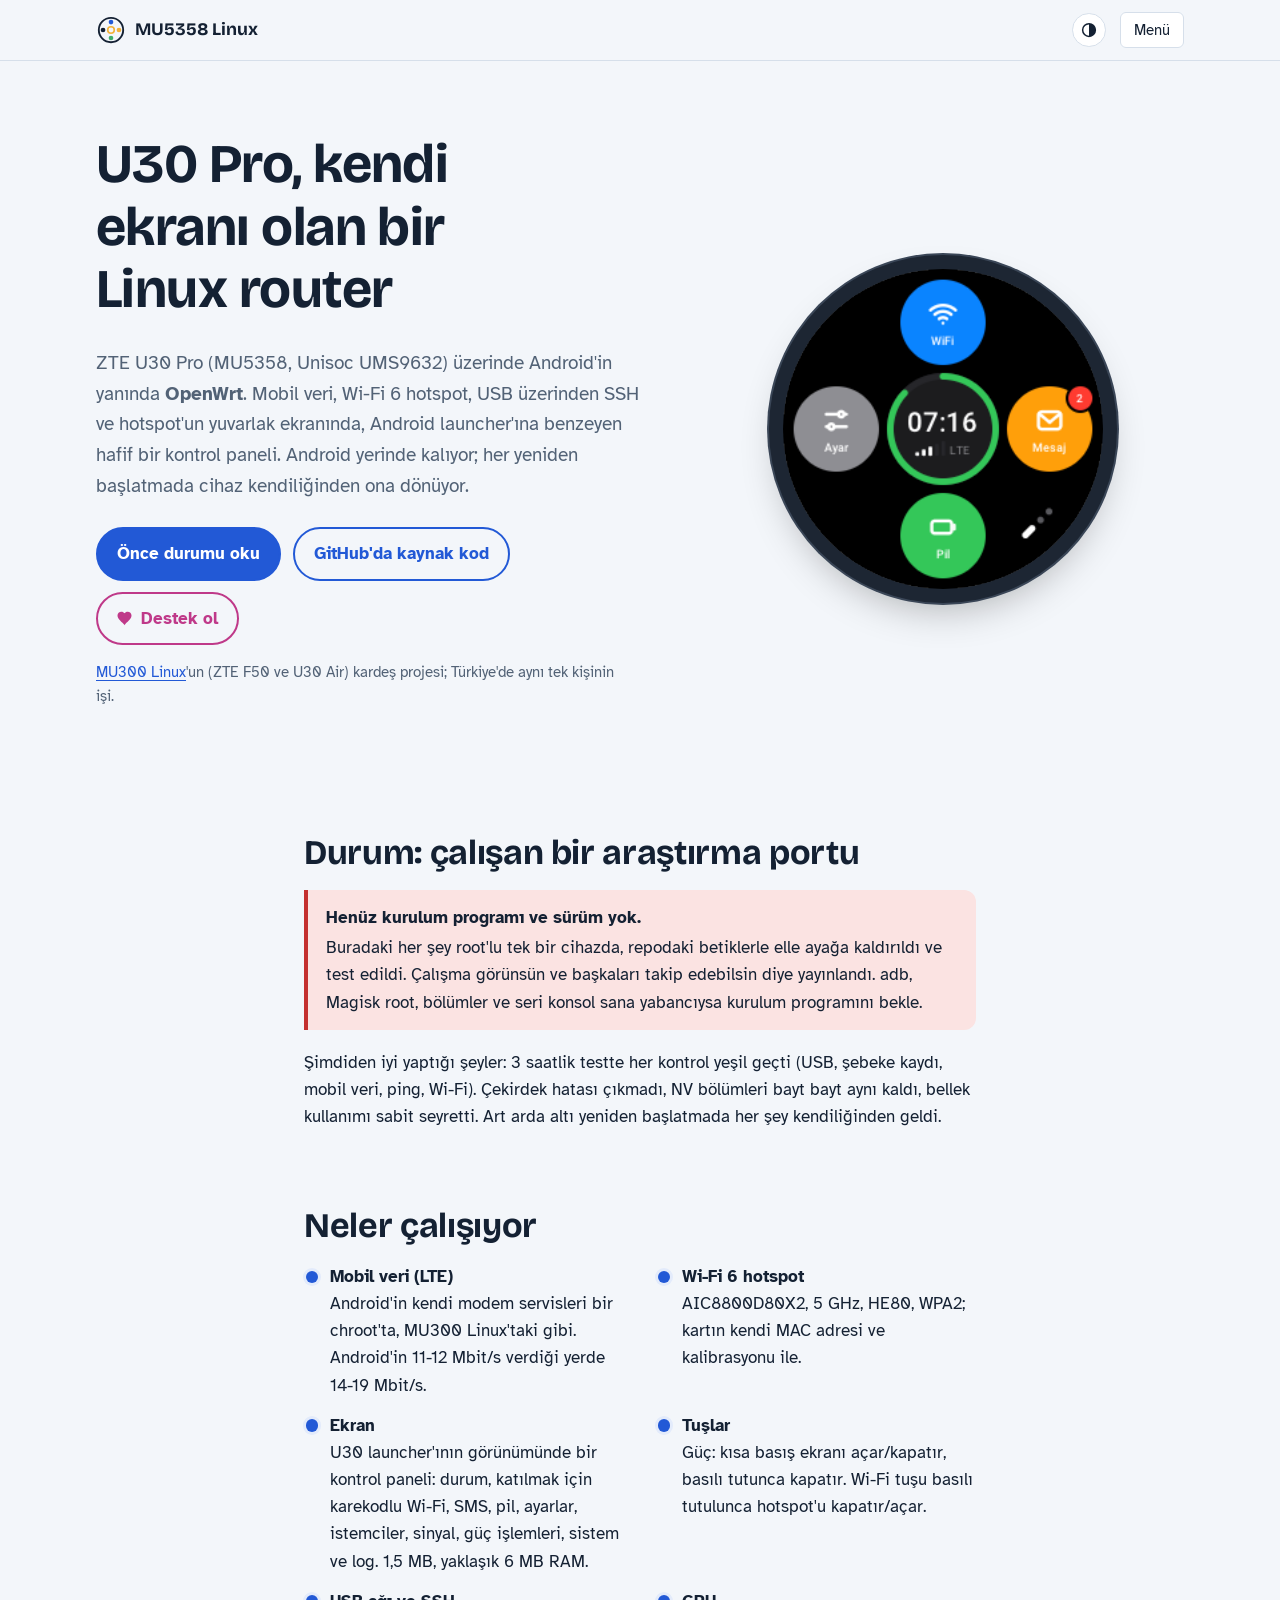
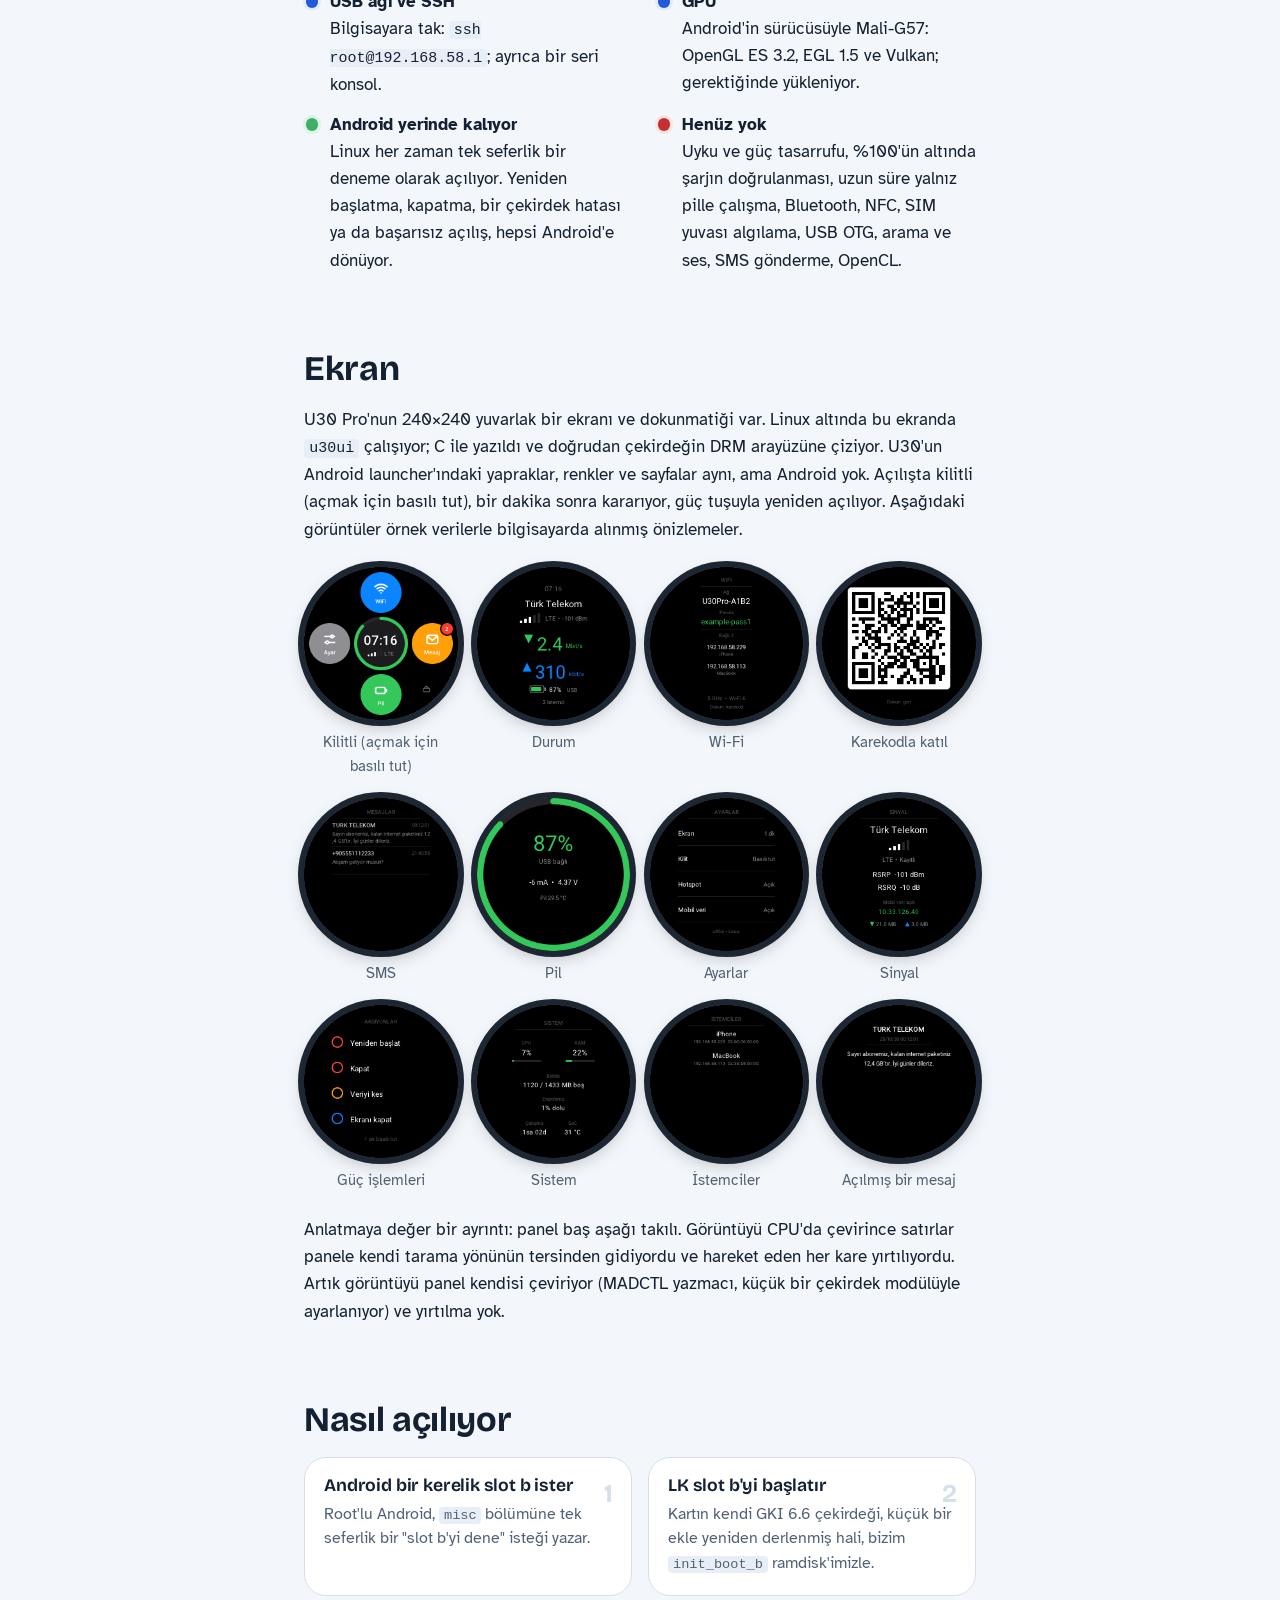
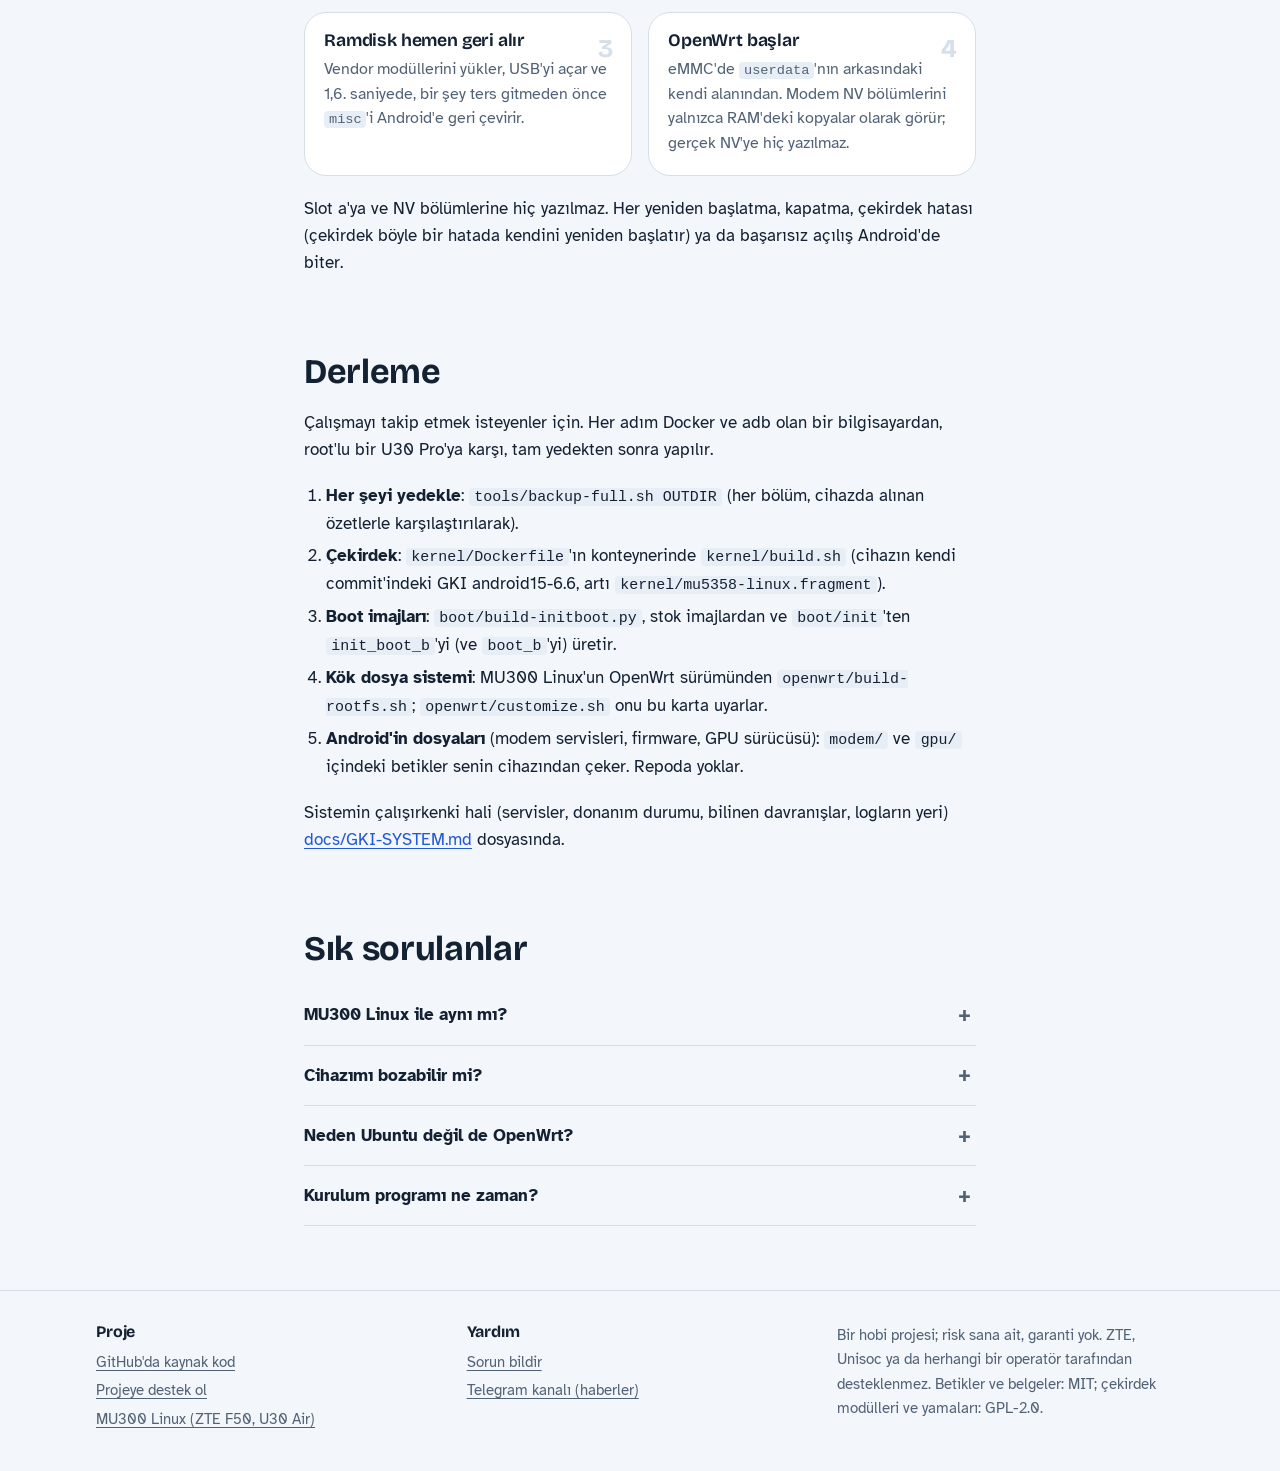
==== site/tr/index.html @ 5063ebd4 "MU5358 Linux: OpenWrt on the ZTE U30 Pro, with its screen as a control panel The research port as it" ====
<!DOCTYPE html>
<html lang="tr">
<head>
<meta charset="utf-8">
<meta name="viewport" content="width=device-width, initial-scale=1">
<script>try{var t=localStorage.getItem("mu5358-theme");if(t==="light"||t==="dark")document.documentElement.setAttribute("data-theme",t)}catch(e){}</script>
<title>MU5358 Linux: ZTE U30 Pro 5G hotspot üzerinde OpenWrt</title>
<meta name="description" content="ZTE U30 Pro (MU5358, Unisoc UMS9632) 5G hotspot üzerinde Android'in yanında OpenWrt; yuvarlak ekranı kontrol paneli. Çalışan bir araştırma portu, henüz kurulum programı yok.">
<link rel="canonical" href="https://kaandikec.com/mu5358-linux/tr/">
<link rel="alternate" hreflang="en" href="https://kaandikec.com/mu5358-linux/">
<link rel="alternate" hreflang="tr" href="https://kaandikec.com/mu5358-linux/tr/">
<link rel="alternate" hreflang="x-default" href="https://kaandikec.com/mu5358-linux/">
<meta property="og:type" content="website">
<meta property="og:site_name" content="MU5358 Linux">
<meta property="og:title" content="MU5358 Linux: ZTE U30 Pro üzerinde OpenWrt">
<meta property="og:description" content="ZTE U30 Pro (UMS9632) üzerinde Android'in yanında OpenWrt; yuvarlak ekranı kontrol paneli. Çalışan bir araştırma portu.">
<meta property="og:url" content="https://kaandikec.com/mu5358-linux/tr/">
<meta property="og:image" content="https://kaandikec.com/mu5358-linux/assets/img/ui-home.png">
<meta name="theme-color" content="#f3f6fa" media="(prefers-color-scheme: light)">
<meta name="theme-color" content="#0d1520" media="(prefers-color-scheme: dark)">
<link rel="icon" href="../assets/favicon.svg" type="image/svg+xml">
<link rel="preconnect" href="https://fonts.googleapis.com">
<link rel="preconnect" href="https://fonts.gstatic.com" crossorigin>
<link rel="stylesheet" href="https://fonts.googleapis.com/css2?family=Atkinson+Hyperlegible:ital,wght@0,400;0,700;1,400&amp;family=Bricolage+Grotesque:opsz,wght@12..96,600;12..96,700&amp;display=swap">
<link rel="stylesheet" href="../assets/style.css">
<script src="../assets/site.js" defer></script>
</head>
<body>
<a class="skip" href="#content">İçeriğe geç</a>
<header class="site-header">
<div class="wrap">
<a class="brand" href="./"><svg viewBox="0 0 64 64" aria-hidden="true"><circle cx="32" cy="32" r="26" fill="none" stroke="currentColor" stroke-width="4"/><circle cx="32" cy="15" r="5" fill="#2259d6"/><circle cx="49" cy="32" r="5" fill="#f2b23a"/><circle cx="32" cy="49" r="5" fill="#3fae6a"/><circle cx="15" cy="32" r="5" fill="currentColor"/><circle cx="32" cy="32" r="7" fill="none" stroke="#f2b23a" stroke-width="3.5"/></svg>MU5358 Linux</a>
<nav class="site-nav" id="site-nav" aria-label="Ana menü">
<a href="#works">Neler çalışıyor</a>
<a href="#screen">Ekran</a>
<a href="#how">Nasıl açılıyor</a>
<a href="#build">Derleme</a>
<a href="https://github.com/dikeckaan/mu5358-linux">GitHub</a>
<span class="langs" role="group" aria-label="Dil"><a href="../" hreflang="en" lang="en">English</a><a href="./" hreflang="tr" lang="tr" aria-current="true">Türkçe</a></span>
</nav>
<button class="theme-btn" type="button" hidden data-labels="Tema|Otomatik|Açık|Koyu|sistem ayarını izler|Renk temasını değiştir"><svg class="i-auto" viewBox="0 0 24 24" aria-hidden="true"><circle cx="12" cy="12" r="8.5" fill="none" stroke="currentColor" stroke-width="2"/><path d="M12 3.5a8.5 8.5 0 0 1 0 17z" fill="currentColor"/></svg><svg class="i-light" viewBox="0 0 24 24" aria-hidden="true"><circle cx="12" cy="12" r="4.5" fill="none" stroke="currentColor" stroke-width="2"/><path d="M12 2v3M12 19v3M2 12h3M19 12h3M4.9 4.9l2.1 2.1M17 17l2.1 2.1M4.9 19.1 7 17M17 7l2.1-2.1" stroke="currentColor" stroke-width="2" stroke-linecap="round"/></svg><svg class="i-dark" viewBox="0 0 24 24" aria-hidden="true"><path d="M20 14.5A8.5 8.5 0 0 1 9.5 4a8.5 8.5 0 1 0 10.5 10.5z" fill="none" stroke="currentColor" stroke-width="2" stroke-linejoin="round"/></svg><span class="theme-name"></span></button>
<button class="menu-btn" type="button" aria-expanded="false" aria-controls="site-nav">Menü</button>
</div>
</header>
<main id="content">

<section class="hero">
<div class="wrap">
<div>
<h1>U30 Pro, kendi ekranı olan bir Linux router</h1>
<p class="lede">ZTE U30 Pro (MU5358, Unisoc UMS9632) üzerinde Android'in yanında <strong>OpenWrt</strong>. Mobil veri,
Wi-Fi 6 hotspot, USB üzerinden SSH ve hotspot'un yuvarlak ekranında, Android launcher'ına benzeyen hafif bir kontrol
paneli. Android yerinde kalıyor; her yeniden başlatmada cihaz kendiliğinden ona dönüyor.</p>
<div class="actions">
<a class="btn primary" href="#status">Önce durumu oku</a>
<a class="btn" href="https://github.com/dikeckaan/mu5358-linux">GitHub'da kaynak kod</a>
<a class="btn sponsor" href="https://github.com/sponsors/dikeckaan"><svg aria-hidden="true" width="16" height="16" viewBox="0 0 16 16"><path fill="currentColor" d="M8 14.2 6.9 13.2C3 9.7.5 7.4.5 4.6.5 2.4 2.2.7 4.4.7c1.2 0 2.4.6 3.1 1.5C8.2 1.3 9.4.7 10.6.7c2.2 0 3.9 1.7 3.9 3.9 0 2.8-2.5 5.1-6.4 8.6z"/></svg>Destek ol</a>
</div>
<p class="sponsor-note"><a href="https://kaandikec.com/mu300-linux/tr/">MU300 Linux</a>'un (ZTE F50 ve U30 Air) kardeş projesi; Türkiye'de aynı tek kişinin işi.</p>
</div>
<img class="hero-shot" src="../assets/img/ui-home.png" width="240" height="240" alt="Linux altında U30 Pro'nun ana ekranı: ortada pil halkalı bir saat, çevresinde dört yuvarlak yaprak (WiFi, Mesaj, Pil, Ayar)">
</div>
</section>

<section>
<div class="wrap prose">

<h2 id="status">Durum: çalışan bir araştırma portu</h2>
<div class="callout warn"><strong>Henüz kurulum programı ve sürüm yok.</strong> Buradaki her şey root'lu tek bir
cihazda, repodaki betiklerle elle ayağa kaldırıldı ve test edildi. Çalışma görünsün ve başkaları takip edebilsin diye
yayınlandı. adb, Magisk root, bölümler ve seri konsol sana yabancıysa kurulum programını bekle.</div>
<p>Şimdiden iyi yaptığı şeyler: 3 saatlik testte her kontrol yeşil geçti (USB, şebeke kaydı, mobil veri, ping,
Wi-Fi). Çekirdek hatası çıkmadı, NV bölümleri bayt bayt aynı kaldı, bellek kullanımı sabit seyretti. Art arda altı
yeniden başlatmada her şey kendiliğinden geldi.</p>

<h2 id="works">Neler çalışıyor</h2>
<ul class="dots">
<li><strong>Mobil veri (LTE)</strong>Android'in kendi modem servisleri bir chroot'ta, MU300 Linux'taki gibi. Android'in 11-12 Mbit/s verdiği yerde 14-19 Mbit/s.</li>
<li><strong>Wi-Fi 6 hotspot</strong>AIC8800D80X2, 5 GHz, HE80, WPA2; kartın kendi MAC adresi ve kalibrasyonu ile.</li>
<li><strong>Ekran</strong>U30 launcher'ının görünümünde bir kontrol paneli: durum, katılmak için karekodlu Wi-Fi, SMS, pil, ayarlar, istemciler, sinyal, güç işlemleri, sistem ve log. 1,5 MB, yaklaşık 6 MB RAM.</li>
<li><strong>Tuşlar</strong>Güç: kısa basış ekranı açar/kapatır, basılı tutunca kapatır. Wi-Fi tuşu basılı tutulunca hotspot'u kapatır/açar.</li>
<li><strong>USB ağı ve SSH</strong>Bilgisayara tak: <code>ssh root@192.168.58.1</code>; ayrıca bir seri konsol.</li>
<li><strong>GPU</strong>Android'in sürücüsüyle Mali-G57: OpenGL ES 3.2, EGL 1.5 ve Vulkan; gerektiğinde yükleniyor.</li>
<li class="g"><strong>Android yerinde kalıyor</strong>Linux her zaman tek seferlik bir deneme olarak açılıyor. Yeniden başlatma, kapatma, bir çekirdek hatası ya da başarısız açılış, hepsi Android'e dönüyor.</li>
<li class="r"><strong>Henüz yok</strong>Uyku ve güç tasarrufu, %100'ün altında şarjın doğrulanması, uzun süre yalnız pille çalışma, Bluetooth, NFC, SIM yuvası algılama, USB OTG, arama ve ses, SMS gönderme, OpenCL.</li>
</ul>

<h2 id="screen">Ekran</h2>
<p>U30 Pro'nun 240×240 yuvarlak bir ekranı ve dokunmatiği var. Linux altında bu ekranda <code>u30ui</code> çalışıyor;
C ile yazıldı ve doğrudan çekirdeğin DRM arayüzüne çiziyor. U30'un Android launcher'ındaki yapraklar, renkler ve
sayfalar aynı, ama Android yok. Açılışta kilitli (açmak için basılı tut), bir dakika sonra kararıyor, güç tuşuyla
yeniden açılıyor. Aşağıdaki görüntüler örnek verilerle bilgisayarda alınmış önizlemeler.</p>
<ul class="shots">
<li><figure><img src="../assets/img/ui-home-locked.png" width="240" height="240" alt="Asma kilitli kilitli ana ekran" loading="lazy"><figcaption>Kilitli (açmak için basılı tut)</figcaption></figure></li>
<li><figure><img src="../assets/img/ui-status.png" width="240" height="240" alt="Durum sayfası: operatör, sinyal çubukları, indirme ve yükleme hızı, pil ve istemci sayısı" loading="lazy"><figcaption>Durum</figcaption></figure></li>
<li><figure><img src="../assets/img/ui-wifi.png" width="240" height="240" alt="Wi-Fi sayfası: ağ adı, parola ve bağlı cihazlar" loading="lazy"><figcaption>Wi-Fi</figcaption></figure></li>
<li><figure><img src="../assets/img/ui-wifi-qr.png" width="240" height="240" alt="Telefon kamerasıyla hotspot'a katılmak için karekod" loading="lazy"><figcaption>Karekodla katıl</figcaption></figure></li>
<li><figure><img src="../assets/img/ui-sms.png" width="240" height="240" alt="İki SMS içeren mesajlar sayfası" loading="lazy"><figcaption>SMS</figcaption></figure></li>
<li><figure><img src="../assets/img/ui-battery.png" width="240" height="240" alt="Pil sayfası: yüzde 87'de bir halka, akım, voltaj ve sıcaklık" loading="lazy"><figcaption>Pil</figcaption></figure></li>
<li><figure><img src="../assets/img/ui-settings.png" width="240" height="240" alt="Ayarlar: ekran zaman aşımı, kilit, hotspot, mobil veri" loading="lazy"><figcaption>Ayarlar</figcaption></figure></li>
<li><figure><img src="../assets/img/ui-signal.png" width="240" height="240" alt="Sinyal sayfası: RSRP, RSRQ, WAN adresi ve trafik" loading="lazy"><figcaption>Sinyal</figcaption></figure></li>
<li><figure><img src="../assets/img/ui-actions.png" width="240" height="240" alt="Güç işlemleri: yeniden başlat, kapat, veriyi kes, ekranı kapat; her biri bir saniye basılı tutma istiyor" loading="lazy"><figcaption>Güç işlemleri</figcaption></figure></li>
<li><figure><img src="../assets/img/ui-system.png" width="240" height="240" alt="Sistem sayfası: CPU, RAM, depolama, çalışma süresi ve SoC sıcaklığı" loading="lazy"><figcaption>Sistem</figcaption></figure></li>
<li><figure><img src="../assets/img/ui-clients.png" width="240" height="240" alt="İstemciler sayfası: bağlı cihazlar ve adresleri" loading="lazy"><figcaption>İstemciler</figcaption></figure></li>
<li><figure><img src="../assets/img/ui-sms-open.png" width="240" height="240" alt="Tam olarak açılmış bir SMS" loading="lazy"><figcaption>Açılmış bir mesaj</figcaption></figure></li>
</ul>
<p>Anlatmaya değer bir ayrıntı: panel baş aşağı takılı. Görüntüyü CPU'da çevirince satırlar panele kendi tarama
yönünün tersinden gidiyordu ve hareket eden her kare yırtılıyordu. Artık görüntüyü panel kendisi çeviriyor (MADCTL
yazmacı, küçük bir çekirdek modülüyle ayarlanıyor) ve yırtılma yok.</p>

<h2 id="how">Nasıl açılıyor</h2>
<ol class="steps">
<li><h3>Android bir kerelik slot b ister</h3><p>Root'lu Android, <code>misc</code> bölümüne tek seferlik bir "slot b'yi dene" isteği yazar.</p></li>
<li><h3>LK slot b'yi başlatır</h3><p>Kartın kendi GKI 6.6 çekirdeği, küçük bir ekle yeniden derlenmiş hali, bizim <code>init_boot_b</code> ramdisk'imizle.</p></li>
<li><h3>Ramdisk hemen geri alır</h3><p>Vendor modüllerini yükler, USB'yi açar ve 1,6. saniyede, bir şey ters gitmeden önce <code>misc</code>'i Android'e geri çevirir.</p></li>
<li><h3>OpenWrt başlar</h3><p>eMMC'de <code>userdata</code>'nın arkasındaki kendi alanından. Modem NV bölümlerini yalnızca RAM'deki kopyalar olarak görür; gerçek NV'ye hiç yazılmaz.</p></li>
</ol>
<p>Slot a'ya ve NV bölümlerine hiç yazılmaz. Her yeniden başlatma, kapatma, çekirdek hatası (çekirdek böyle bir
hatada kendini yeniden başlatır) ya da başarısız açılış Android'de biter.</p>

<h2 id="build">Derleme</h2>
<p>Çalışmayı takip etmek isteyenler için. Her adım Docker ve adb olan bir bilgisayardan, root'lu bir U30 Pro'ya karşı,
tam yedekten sonra yapılır.</p>
<ol>
<li><strong>Her şeyi yedekle</strong>: <code>tools/backup-full.sh OUTDIR</code> (her bölüm, cihazda alınan özetlerle karşılaştırılarak).</li>
<li><strong>Çekirdek</strong>: <code>kernel/Dockerfile</code>'ın konteynerinde <code>kernel/build.sh</code> (cihazın kendi commit'indeki GKI android15-6.6, artı <code>kernel/mu5358-linux.fragment</code>).</li>
<li><strong>Boot imajları</strong>: <code>boot/build-initboot.py</code>, stok imajlardan ve <code>boot/init</code>'ten <code>init_boot_b</code>'yi (ve <code>boot_b</code>'yi) üretir.</li>
<li><strong>Kök dosya sistemi</strong>: MU300 Linux'un OpenWrt sürümünden <code>openwrt/build-rootfs.sh</code>; <code>openwrt/customize.sh</code> onu bu karta uyarlar.</li>
<li><strong>Android'in dosyaları</strong> (modem servisleri, firmware, GPU sürücüsü): <code>modem/</code> ve <code>gpu/</code> içindeki betikler senin cihazından çeker. Repoda yoklar.</li>
</ol>
<p>Sistemin çalışırkenki hali (servisler, donanım durumu, bilinen davranışlar, logların yeri)
<a href="https://github.com/dikeckaan/mu5358-linux/blob/main/docs/GKI-SYSTEM.md">docs/GKI-SYSTEM.md</a> dosyasında.</p>

<h2 id="faq">Sık sorulanlar</h2>
<details class="faq"><summary>MU300 Linux ile aynı mı?</summary><div><p>MU300 Linux'un OpenWrt'si ve modem araçları
üzerine kurulu. Ama U30 Pro farklı bir çip (UMS9632), farklı bir Wi-Fi çipi, bir ekran ve dokunmatik, ve GKI
çekirdekli daha yeni bir Android (15) demek. Bu yüzden çekirdek tarafı, açılış yolu, modemin NV düzeni, Wi-Fi ve
ekrandaki her şey yeni. MU300 Linux U30 Pro'yu desteklemiyor.</p></div></details>
<details class="faq"><summary>Cihazımı bozabilir mi?</summary><div><p>Proje slot a'ya ve NV bölümlerine hiç yazmaz,
Linux da hiçbir zaman varsayılan açılış yapılmaz. Yine de root'lu bir cihazda bölüm yazmak hiçbir zaman risksiz
değildir; ilk adımın tam yedek olması bu yüzden.</p></div></details>
<details class="faq"><summary>Neden Ubuntu değil de OpenWrt?</summary><div><p>Hafif (bütün sistem boştayken birkaç
düzine MB kullanıyor), öncelikle bir router ve MU300 Linux'un OpenWrt'si modem araçlarını zaten getiriyor. Ubuntu
sonra gelebilir.</p></div></details>
<details class="faq"><summary>Kurulum programı ne zaman?</summary><div><p>Yalnız pille çalışma ve şarj doğrulanıp
24 saatlik test geçtikten sonra. Haberler için repoyu takip et.</p></div></details>

</div>
</section>
</main>
<footer class="site-footer">
<div class="wrap">
<div>
<h2>Proje</h2>
<ul>
<li><a href="https://github.com/dikeckaan/mu5358-linux">GitHub'da kaynak kod</a></li>
<li><a href="https://github.com/sponsors/dikeckaan">Projeye destek ol</a></li>
<li><a href="https://kaandikec.com/mu300-linux/tr/">MU300 Linux (ZTE F50, U30 Air)</a></li>
</ul>
</div>
<div>
<h2>Yardım</h2>
<ul>
<li><a href="https://github.com/dikeckaan/mu5358-linux/issues">Sorun bildir</a></li>
<li><a href="https://t.me/mu300project">Telegram kanalı (haberler)</a></li>
</ul>
</div>
<div>
<p>Bir hobi projesi; risk sana ait, garanti yok. ZTE, Unisoc ya da herhangi bir operatör tarafından desteklenmez. Betikler ve belgeler: MIT; çekirdek modülleri ve yamaları: GPL-2.0.</p>
</div>
</div>
</footer>
</body>
</html>
---- site/assets/style.css ----
/* MU300 Linux website.
   The colours come from the device itself: its network LED is blue on 4G, white on 5G and red with no service.
   Linux is drawn in amber and Android in green, everywhere, so the pictures and the text agree. */

:root {
  --paper: #f3f6fa;
  --surface: #ffffff;
  --ink: #142133;
  --muted: #526276;
  --line: #d6dfea;
  --blue: #2259d6;
  --sponsor: #bf3989;
  --blue-soft: #e3ebfb;
  --amber: #b97700;
  --amber-fill: #f2b23a;
  --amber-soft: #fbf0d8;
  --green: #217a47;
  --green-fill: #3fae6a;
  --green-soft: #def2e6;
  --red: #c4302f;
  --red-soft: #fbe3e2;
  --code-bg: #e8eef6;
  --on-blue: #ffffff;
  --shadow: 0 1px 2px rgba(20, 33, 51, .06), 0 6px 20px rgba(20, 33, 51, .06);
  --radius-s: 6px;
  --radius-m: 12px;
  --radius-l: 22px;
  --measure: 42rem;
  --wide: 68rem;
  --font-body: "Atkinson Hyperlegible", system-ui, -apple-system, "Segoe UI", Roboto, "PingFang SC",
    "Hiragino Sans GB", "Microsoft YaHei", "Noto Sans CJK SC", sans-serif;
  --font-display: "Bricolage Grotesque", var(--font-body);
  --font-code: ui-monospace, "SF Mono", "Cascadia Mono", Menlo, Consolas, monospace;
  color-scheme: light dark;
}

/* Dark: when the system asks for it and the page has not been switched to light, or when it has been switched
   to dark (data-theme on <html>, set by the theme button and restored by the script in <head>). */
@media (prefers-color-scheme: dark) {
  :root:not([data-theme="light"]) {
    --paper: #0d1520;
    --surface: #142031;
    --ink: #e3ebf5;
    --muted: #9cabbe;
    --line: #26364c;
    --blue: #7ea6ff;
  --sponsor: #e86fb6;
    --blue-soft: #1a2a48;
    --amber: #f2b740;
    --amber-fill: #f2b23a;
    --amber-soft: #33290f;
    --green: #5ccf8a;
    --green-fill: #3fae6a;
    --green-soft: #12301f;
    --red: #ff7b72;
    --red-soft: #3a1a1a;
    --code-bg: #1a283b;
    --shadow: 0 1px 2px rgba(0, 0, 0, .3), 0 6px 20px rgba(0, 0, 0, .25);
    --on-blue: #0d1520;
    color-scheme: dark;
  }
}
:root[data-theme="dark"] {
  --paper: #0d1520;
  --surface: #142031;
  --ink: #e3ebf5;
  --muted: #9cabbe;
  --line: #26364c;
  --blue: #7ea6ff;
  --sponsor: #e86fb6;
  --blue-soft: #1a2a48;
  --amber: #f2b740;
  --amber-fill: #f2b23a;
  --amber-soft: #33290f;
  --green: #5ccf8a;
  --green-fill: #3fae6a;
  --green-soft: #12301f;
  --red: #ff7b72;
  --red-soft: #3a1a1a;
  --code-bg: #1a283b;
  --shadow: 0 1px 2px rgba(0, 0, 0, .3), 0 6px 20px rgba(0, 0, 0, .25);
  --on-blue: #0d1520;
  color-scheme: dark;
}
:root[data-theme="light"] { color-scheme: light; }

*, *::before, *::after { box-sizing: border-box; }

html { -webkit-text-size-adjust: 100%; text-size-adjust: 100%; scroll-padding-top: 5rem; }

body {
  margin: 0;
  background: var(--paper);
  color: var(--ink);
  font-family: var(--font-body);
  font-size: 1.0625rem;
  line-height: 1.6;
  overflow-wrap: break-word;
}

:lang(zh) body, body:lang(zh) { line-height: 1.75; }

img, svg { max-width: 100%; height: auto; }

a { color: var(--blue); text-underline-offset: .18em; text-decoration-thickness: 1px; }
a:hover { text-decoration-thickness: 2px; }

:focus-visible { outline: 3px solid var(--amber-fill); outline-offset: 2px; border-radius: 3px; }

.skip {
  position: absolute; left: -999px; top: .5rem;
  background: var(--surface); padding: .5rem 1rem; border-radius: var(--radius-s); z-index: 10;
}
.skip:focus { left: 1rem; }

/* ------------------------------------------------------------------ type */

h1, h2, h3 {
  font-family: var(--font-display);
  line-height: 1.15;
  letter-spacing: -0.01em;
  margin: 0 0 .5em;
  text-wrap: balance;
}
h1 { font-size: clamp(2.1rem, 1.4rem + 3vw, 3.4rem); font-weight: 700; }
h2 { font-size: clamp(1.55rem, 1.2rem + 1.4vw, 2.15rem); font-weight: 700; margin-top: 2.2em; }
h3 { font-size: 1.25rem; font-weight: 650; margin-top: 1.8em; }
h2 + p, h3 + p { margin-top: 0; }
p, ul, ol, table, pre, figure, details, .callout { margin: 0 0 1.1em; }
ul, ol { padding-left: 1.3em; }
li + li { margin-top: .3em; }
strong { font-weight: 700; }
.lede { font-size: 1.2rem; color: var(--muted); max-width: 36rem; }
.muted { color: var(--muted); }
small, .small { font-size: .9rem; }

code, kbd, pre { font-family: var(--font-code); font-size: .88em; }
:not(pre) > code {
  background: var(--code-bg);
  padding: .08em .35em;
  border-radius: 4px;
  overflow-wrap: anywhere;
}
kbd {
  border: 1px solid var(--line); border-bottom-width: 2px; border-radius: 4px;
  padding: 0 .35em; background: var(--surface);
}
pre {
  position: relative;
  background: var(--code-bg);
  border-radius: var(--radius-m);
  padding: 1rem 4.6rem 1rem 1.1rem;
  overflow-x: auto;
  line-height: 1.5;
  tab-size: 4;
}
pre code { white-space: pre; }
pre .c { color: var(--muted); }
.copy {
  position: absolute; top: .45rem; right: .45rem;
  font: inherit; font-family: var(--font-body); font-size: .8rem;
  border: 1px solid var(--line); background: var(--surface); color: var(--ink);
  border-radius: var(--radius-s); padding: .15rem .55rem; cursor: pointer;
}
.copy:hover { border-color: var(--blue); }

/* ------------------------------------------------------------------ layout */

.wrap { width: min(100% - 2rem, var(--wide)); margin-inline: auto; }
.prose { width: min(100% - 2rem, var(--measure)); margin-inline: auto; }
.prose > figure.wide, .prose > .wide {
  width: min(100vw - 3rem, var(--wide));
  margin-left: 50%;
  transform: translateX(-50%);
}
main { padding-bottom: 4rem; overflow-x: clip; }
section { scroll-margin-top: 5rem; }

/* ------------------------------------------------------------------ header */

.site-header {
  position: sticky; top: 0; z-index: 5;
  background: color-mix(in srgb, var(--paper) 88%, transparent);
  backdrop-filter: saturate(1.4) blur(10px);
  -webkit-backdrop-filter: saturate(1.4) blur(10px);
  border-bottom: 1px solid var(--line);
}
.site-header .wrap {
  display: flex; align-items: center; gap: .9rem; min-height: 3.75rem; flex-wrap: nowrap;
}
.brand {
  flex: none; display: inline-flex; align-items: center; gap: .55rem;
  color: var(--ink); text-decoration: none; font-family: var(--font-display); font-weight: 700; font-size: 1.1rem;
}
.brand svg { width: 30px; height: 30px; flex: none; }
.site-nav { display: flex; gap: .2rem .95rem; flex-wrap: nowrap; align-items: center; margin-left: auto; white-space: nowrap; }
.site-nav a { color: var(--ink); text-decoration: none; font-size: .97rem; padding: .3rem 0; }
.site-nav a:hover, .site-nav a[aria-current="page"] { color: var(--blue); }
.site-nav a[aria-current="page"] { box-shadow: inset 0 -2px 0 var(--blue); }
.langs { display: flex; gap: .15rem; margin-left: .4rem; }
.langs a {
  font-size: .85rem; padding: .15rem .45rem; border-radius: var(--radius-s); border: 1px solid transparent;
  color: var(--muted); text-decoration: none;
}
.langs a[aria-current="true"] { border-color: var(--line); color: var(--ink); background: var(--surface); }
.theme-btn {
  flex: none; display: inline-grid; place-items: center; width: 2.1rem; height: 2.1rem; padding: 0;
  color: var(--ink); background: var(--surface); border: 1px solid var(--line); border-radius: 50%; cursor: pointer;
}
.theme-btn[hidden] { display: none; }
/* the name of the theme is in the button's label and tooltip; on screen the icon says it */
.theme-name { position: absolute; width: 1px; height: 1px; overflow: hidden; clip-path: inset(50%); white-space: nowrap; }
.theme-btn:hover { border-color: var(--blue); }
.theme-btn svg { width: 18px; height: 18px; display: none; }
.theme-btn[data-mode="auto"] .i-auto, .theme-btn[data-mode="light"] .i-light, .theme-btn[data-mode="dark"] .i-dark { display: block; }
.menu-btn {
  display: none; margin-left: auto;
  font: inherit; font-size: .95rem; background: var(--surface); color: var(--ink);
  border: 1px solid var(--line); border-radius: var(--radius-s); padding: .3rem .8rem; cursor: pointer;
}

/* Below this width the longest menu (Turkish, about 1260 px with the logo and the theme button) no longer fits on
   one row, so every language switches to the menu button instead of wrapping. */
@media (max-width: 1290px) {
  .site-header .wrap { flex-wrap: wrap; }
  .site-nav { flex-wrap: wrap; }   /* without JavaScript the links simply wrap */
  .js .menu-btn { display: inline-block; margin-left: 0; }
  .js .theme-btn { margin-left: auto; }
  .js .site-nav { order: 3; display: none; width: 100%; flex-direction: column; align-items: flex-start; padding: .4rem 0 1rem; }
  .js .site-nav.open { display: flex; }
  .js .site-nav .langs { margin-left: 0; margin-top: .4rem; }
}

/* ------------------------------------------------------------------ hero */

.hero { padding: clamp(2rem, 6vw, 4.5rem) 0 2rem; }
.hero .wrap {
  display: grid; gap: clamp(1.5rem, 4vw, 3.5rem);
  grid-template-columns: minmax(0, 1.15fr) minmax(0, 1fr); align-items: center;
}
.hero h1 { max-width: 15ch; }
.hero .lede { margin-bottom: 1.6rem; }
.hero-art { justify-self: center; width: min(100%, 440px); height: auto; }
@media (max-width: 760px) {
  .hero .wrap { grid-template-columns: 1fr; }
  .hero-art { order: -1; width: min(100%, 300px); }
}

.page-head { padding: clamp(2rem, 5vw, 3.5rem) 0 .5rem; }
.page-head h1 { max-width: 20ch; }
.crumbs { font-size: .9rem; color: var(--muted); margin-bottom: .8rem; }
.crumbs a { color: var(--muted); }

.actions { display: flex; flex-wrap: wrap; gap: .7rem; }
.btn {
  display: inline-flex; align-items: center; gap: .5rem;
  padding: .7rem 1.2rem; border-radius: 999px; font-weight: 700; text-decoration: none;
  border: 2px solid var(--blue); color: var(--blue); background: transparent;
}
.btn.primary { background: var(--blue); color: var(--on-blue); }
.btn:hover { text-decoration: none; filter: brightness(1.06); }
.btn.sponsor { border-color: var(--sponsor); color: var(--sponsor); }
.btn.sponsor svg { flex: none; }
.btn.sponsor:hover { background: var(--sponsor); color: #fff; filter: none; }
.btn.small { padding: .35rem .85rem; font-size: .92rem; }
.sponsor-note { margin-top: .9rem; color: var(--muted); font-size: .95rem; max-width: 52ch; }
.sponsor-line { display: flex; flex-wrap: wrap; align-items: center; gap: .6rem; color: var(--muted); }

/* ------------------------------------------------------------------ blocks */

.callout {
  border-left: 4px solid var(--blue);
  background: var(--blue-soft);
  padding: .9rem 1.1rem;
  border-radius: 0 var(--radius-m) var(--radius-m) 0;
}
.callout > :last-child { margin-bottom: 0; }
.callout.warn { border-color: var(--red); background: var(--red-soft); }
.callout.linux { border-color: var(--amber-fill); background: var(--amber-soft); }
.callout.android { border-color: var(--green-fill); background: var(--green-soft); }
.callout > strong:first-child { display: block; margin-bottom: .2rem; }

figure { margin-inline: 0; }
figure img { display: block; margin-inline: auto; }
figcaption { color: var(--muted); font-size: .95rem; margin-top: .6rem; text-align: center; }
.panel {
  background: var(--surface); border: 1px solid var(--line); border-radius: var(--radius-l);
  padding: clamp(1rem, 3vw, 2rem); box-shadow: var(--shadow);
}
/* On a phone the diagrams would shrink until their labels are unreadable: keep them at a readable size and let
   the picture itself scroll sideways (never the page). */
.diagram { overflow-x: auto; }
.diagram svg { display: block; width: 100%; height: auto; min-width: 620px; margin-inline: auto; }
.diagram svg[viewBox="0 0 960 860"] { max-width: 720px; }


/* tables */
.table-scroll { overflow-x: auto; margin-bottom: 1.2em; border: 1px solid var(--line); border-radius: var(--radius-m); background: var(--surface); }
.table-scroll table { margin: 0; }
table { border-collapse: collapse; width: 100%; font-size: .97rem; }
th, td { text-align: left; vertical-align: top; padding: .6rem .8rem; border-bottom: 1px solid var(--line); }
tr:last-child > td { border-bottom: 0; }
thead th { font-family: var(--font-display); font-weight: 650; background: var(--code-bg); }
tbody th { font-weight: 700; }
td.yes::before, td.no::before, td.part::before {
  content: ""; display: inline-block; width: .7em; height: .7em; border-radius: 50%;
  margin-right: .45em; vertical-align: .02em;
}
td.yes::before { background: var(--green-fill); }
td.no::before { background: var(--red); }
td.part::before { background: var(--amber-fill); }

/* the LED dot list: what works, in the device's own colours */
.dots { list-style: none; padding: 0; display: grid; gap: .8rem 2rem; grid-template-columns: repeat(auto-fit, minmax(16rem, 1fr)); }
.dots li { margin: 0; padding-left: 1.6rem; position: relative; }
.dots li::before {
  content: ""; position: absolute; left: .1rem; top: .45em; width: .8rem; height: .8rem; border-radius: 50%;
  background: var(--blue); box-shadow: 0 0 0 3px var(--blue-soft);
}
.dots li.a::before { background: var(--amber-fill); box-shadow: 0 0 0 3px var(--amber-soft); }
.dots li.g::before { background: var(--green-fill); box-shadow: 0 0 0 3px var(--green-soft); }
.dots li.r::before { background: var(--red); box-shadow: 0 0 0 3px var(--red-soft); }
.dots strong { display: block; }

/* numbered, illustrated steps: only where the content really is a sequence */
.steps { list-style: none; padding: 0; counter-reset: step; display: grid; gap: 1rem; grid-template-columns: repeat(auto-fit, minmax(14.5rem, 1fr)); }
.steps > li {
  counter-increment: step; margin: 0;
  background: var(--surface); border: 1px solid var(--line); border-radius: var(--radius-l);
  padding: 1.1rem 1.2rem 1.2rem; position: relative;
}
.steps > li::before {
  content: counter(step);
  position: absolute; top: 1rem; right: 1.1rem;
  font-family: var(--font-display); font-weight: 700; font-size: 1.6rem; color: var(--line);
}
.steps svg { width: 56px; height: 56px; display: block; margin-bottom: .6rem; }
.steps h3 { margin: 0 0 .35rem; font-size: 1.1rem; }
.steps p { margin: 0; color: var(--muted); font-size: .97rem; }

/* the long guide: big step numbers in the margin */
.guide-step { position: relative; padding-left: 3.4rem; margin-top: 2.6rem; }
.guide-step > h2 { margin-top: 0; }
.guide-step .num {
  position: absolute; left: 0; top: .1rem;
  width: 2.5rem; height: 2.5rem; border-radius: 50%;
  display: grid; place-items: center;
  background: var(--blue); color: var(--on-blue); font-family: var(--font-display); font-weight: 700; font-size: 1.2rem;
}
@media (max-width: 520px) {
  .guide-step { padding-left: 0; }
  .guide-step .num { position: static; margin-bottom: .6rem; }
}

/* questions the installer asks */
.qa { border: 1px solid var(--line); border-radius: var(--radius-m); background: var(--surface); margin-bottom: .8rem; padding: .9rem 1.1rem; }
.qa .ask { font-family: var(--font-code); font-size: .9rem; background: var(--code-bg); padding: .45rem .7rem; border-radius: var(--radius-s); display: block; margin-bottom: .55rem; overflow-wrap: anywhere; }
.qa p { margin: 0 0 .4rem; }
.qa p:last-child { margin-bottom: 0; }
.qa .pick { color: var(--muted); font-size: .95rem; }

/* side-by-side cards with a coloured top edge */
.cards { display: grid; gap: 1rem; grid-template-columns: repeat(auto-fit, minmax(12.5rem, 1fr)); margin-bottom: 1.4rem; }
.card { background: var(--surface); border: 1px solid var(--line); border-top: 5px solid var(--blue); border-radius: var(--radius-m); padding: 1rem 1.2rem; }
.card.linux { border-top-color: var(--amber-fill); }
.card.android { border-top-color: var(--green-fill); }
.card.red { border-top-color: var(--red); }
.card h3 { margin-top: 0; }
.card > :last-child { margin-bottom: 0; }

/* FAQ */
details.faq { border-bottom: 1px solid var(--line); padding: .2rem 0; margin: 0; }
details.faq summary {
  cursor: pointer; list-style: none; padding: .8rem 2rem .8rem 0; font-weight: 700; position: relative;
}
details.faq summary::-webkit-details-marker { display: none; }
details.faq summary::after {
  content: "+"; position: absolute; right: .3rem; top: .6rem; font-size: 1.3rem; color: var(--muted);
}
details.faq[open] summary::after { content: "\2212"; }
details.faq > div { padding: 0 0 1rem; }
details.faq > div > :last-child { margin-bottom: 0; }

/* table of contents on long pages */
.toc { background: var(--surface); border: 1px solid var(--line); border-radius: var(--radius-m); padding: .9rem 1.2rem; }
.toc h2 { font-size: 1rem; margin: 0 0 .4rem; }
.toc ol { margin: 0; columns: 2 14rem; }

/* ------------------------------------------------------------------ footer */

.site-footer { border-top: 1px solid var(--line); padding: 2rem 0 3rem; color: var(--muted); font-size: .95rem; }
.site-footer .wrap { display: grid; gap: 1.5rem; grid-template-columns: repeat(auto-fit, minmax(13rem, 1fr)); }
.site-footer h2 { font-size: 1rem; margin: 0 0 .5rem; color: var(--ink); }
.site-footer ul { list-style: none; padding: 0; margin: 0; }
.site-footer a { color: var(--muted); }
.site-footer a:hover { color: var(--blue); }
.site-footer p { margin: 0 0 .6rem; }

@media print {
  .site-header, .site-footer, .copy { display: none; }
  body { background: #fff; color: #000; }
}

/* mu5358-linux: the round screen's pages */
.shots { display: grid; grid-template-columns: repeat(auto-fill, minmax(150px, 1fr)); gap: 1.2rem; list-style: none; padding: 0; margin: 1.5rem 0; }
.shots li + li { margin: 0; }
.shots figure { margin: 0; text-align: center; }
.shots img { width: 100%; max-width: 190px; aspect-ratio: 1; border-radius: 50%; background: #000; box-shadow: 0 0 0 6px #1d2633, 0 6px 18px rgba(0, 0, 0, .25); }
.shots figcaption { margin-top: .6rem; }
.hero-shot { justify-self: center; width: min(320px, 80vw); aspect-ratio: 1; border-radius: 50%; background: #000; box-shadow: 0 0 0 14px #1d2633, 0 0 0 16px #3a4657, 0 18px 40px rgba(0, 0, 0, .3); }
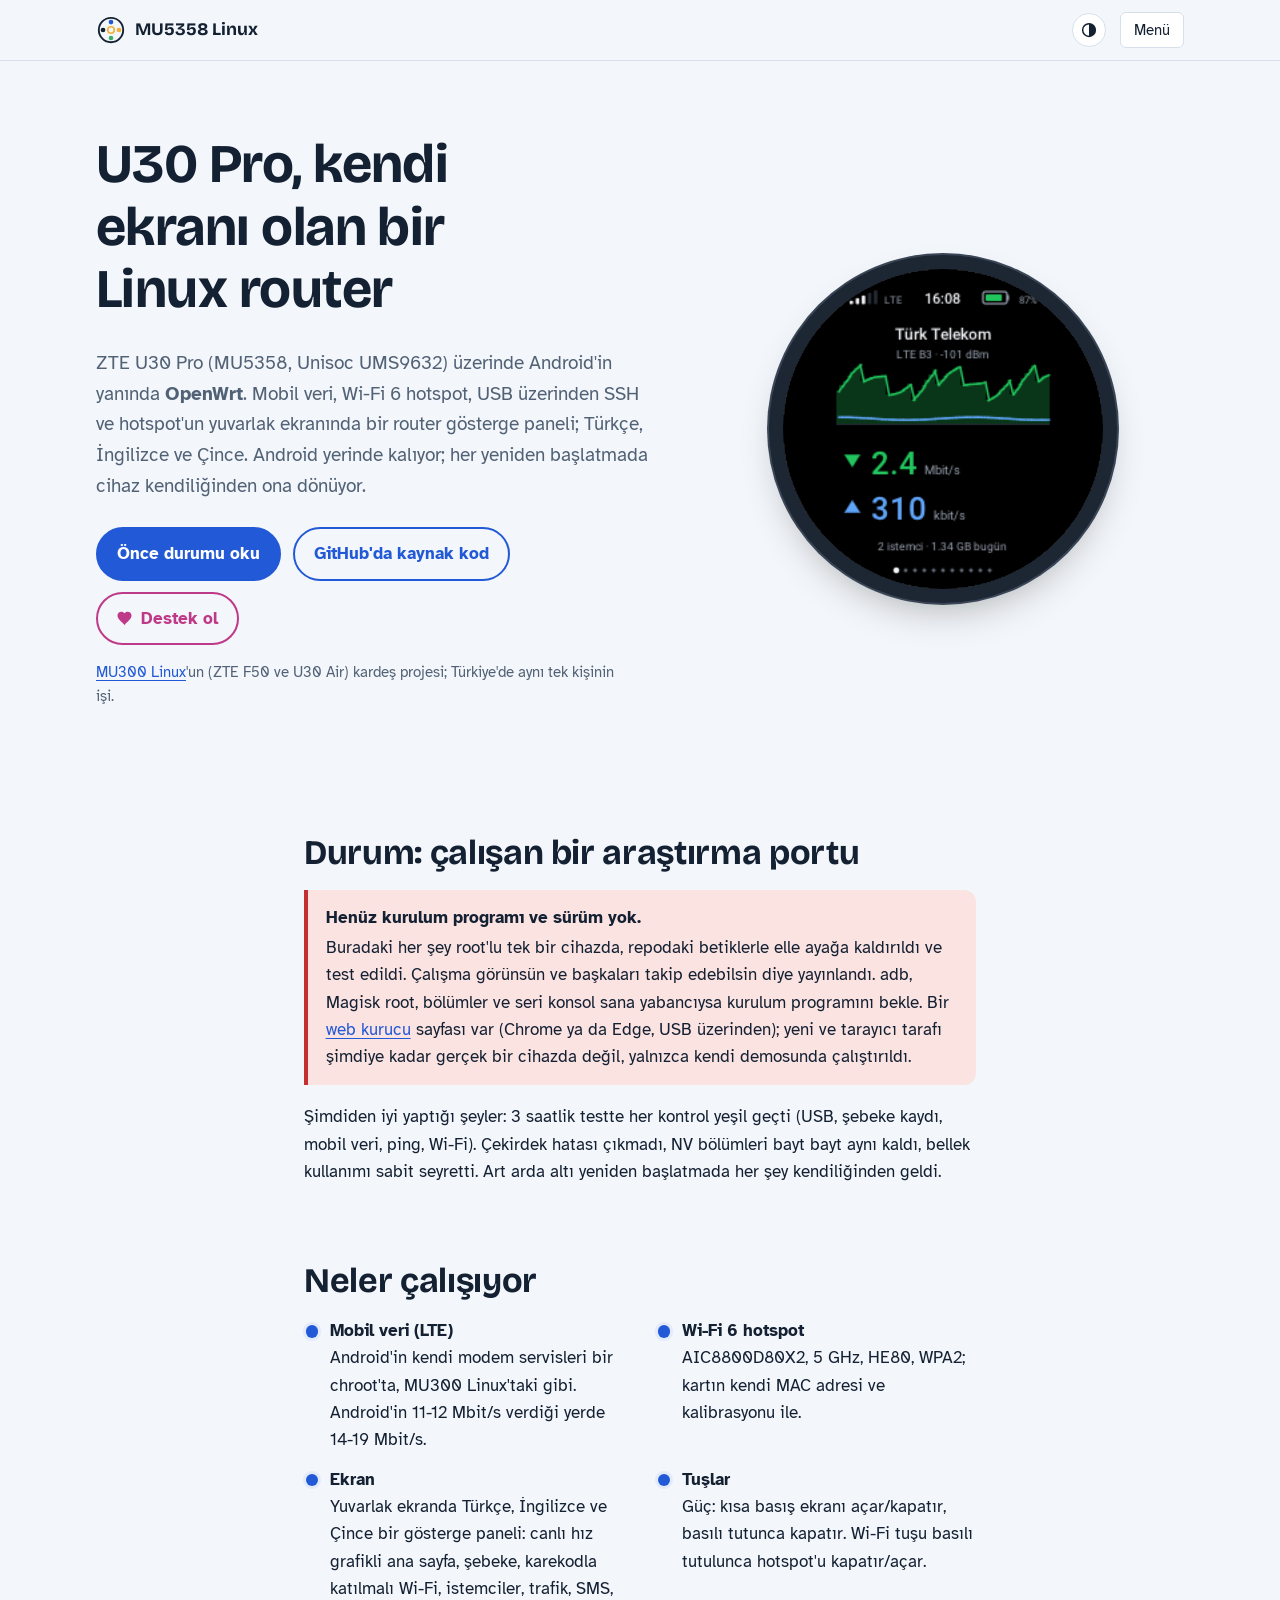
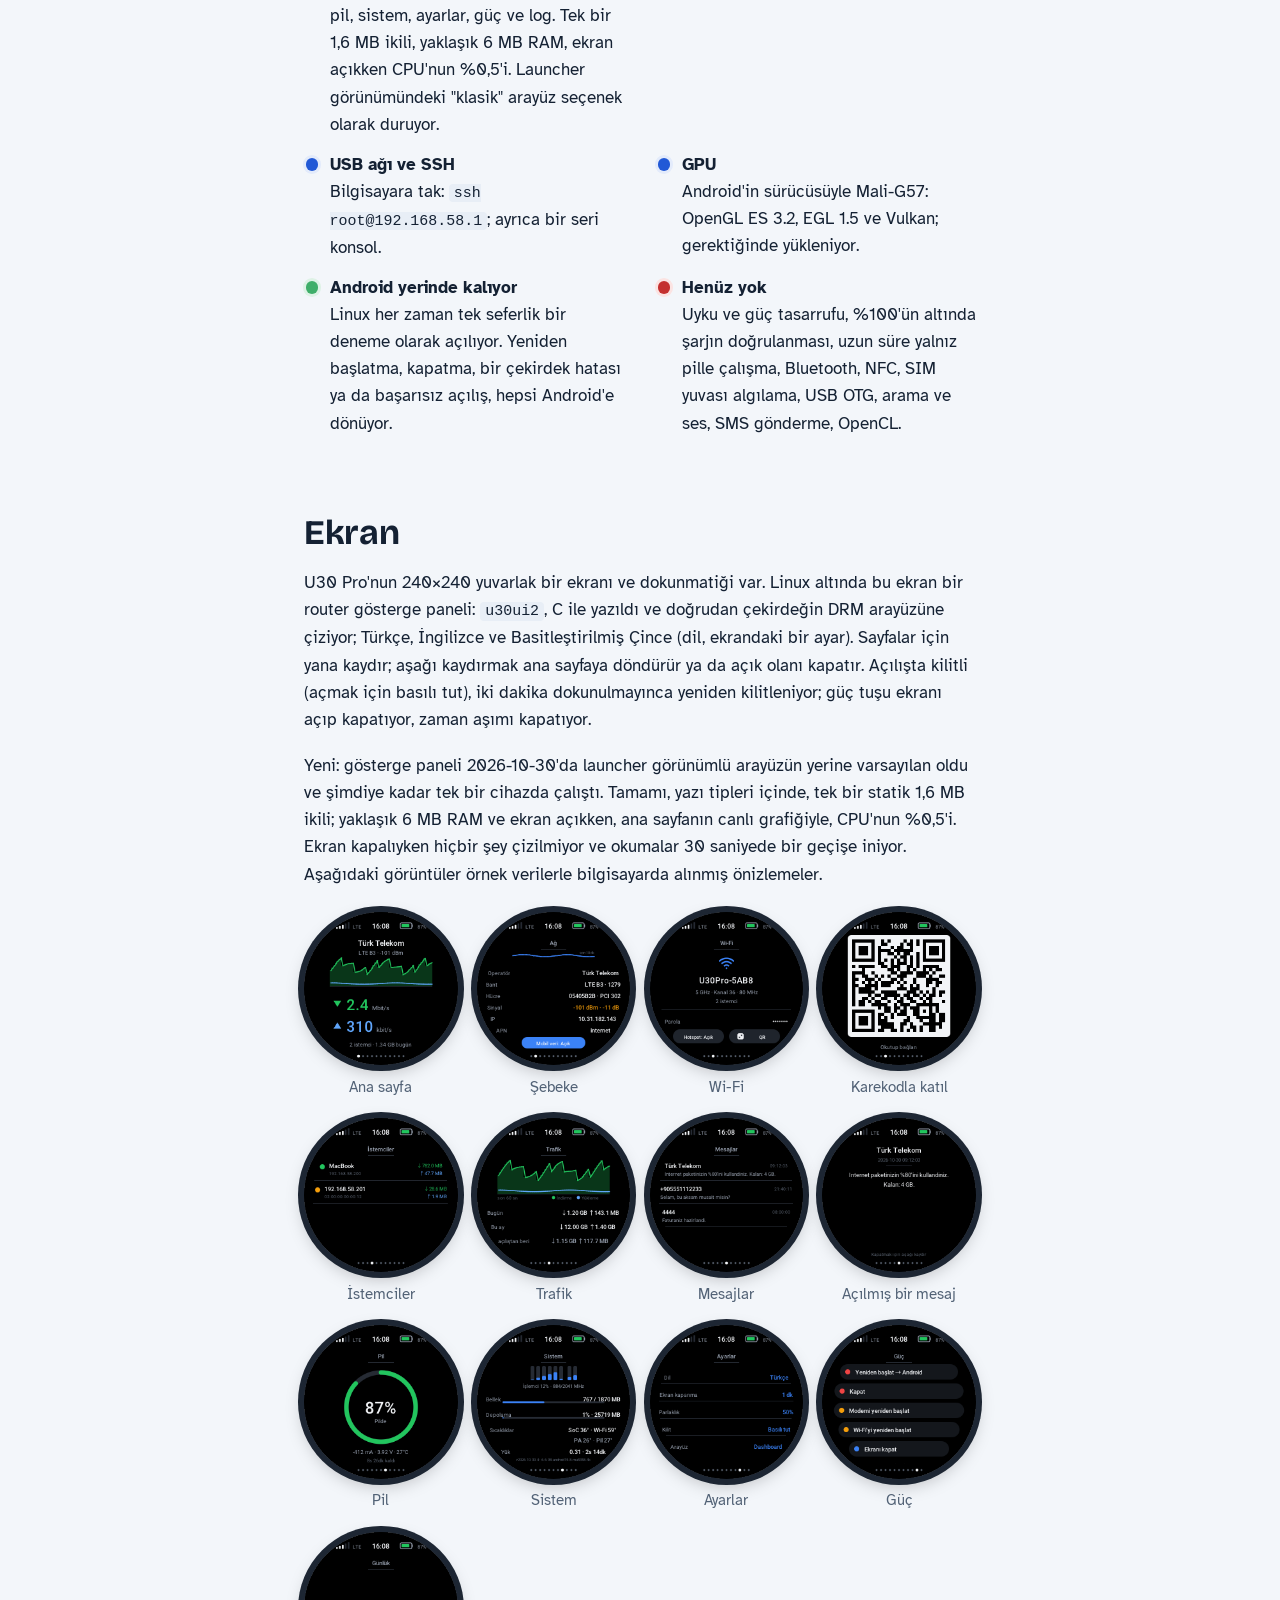
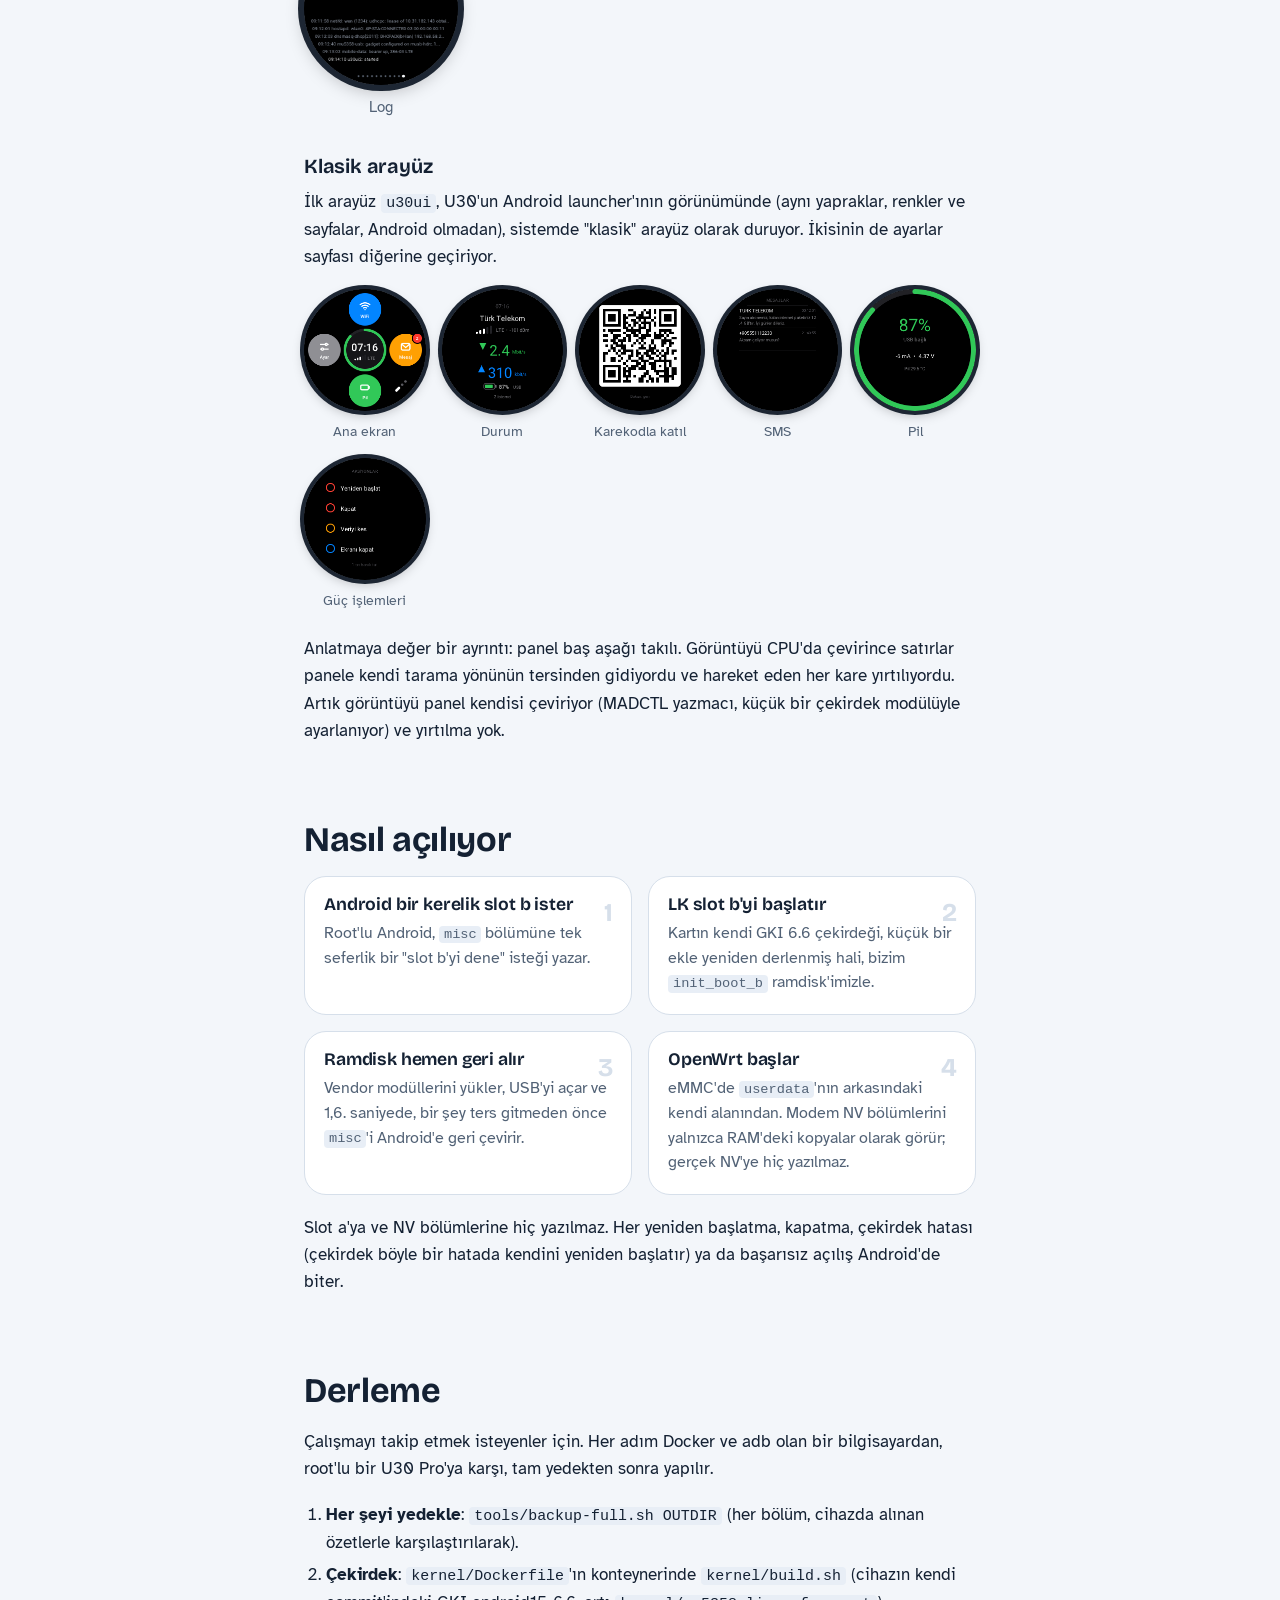
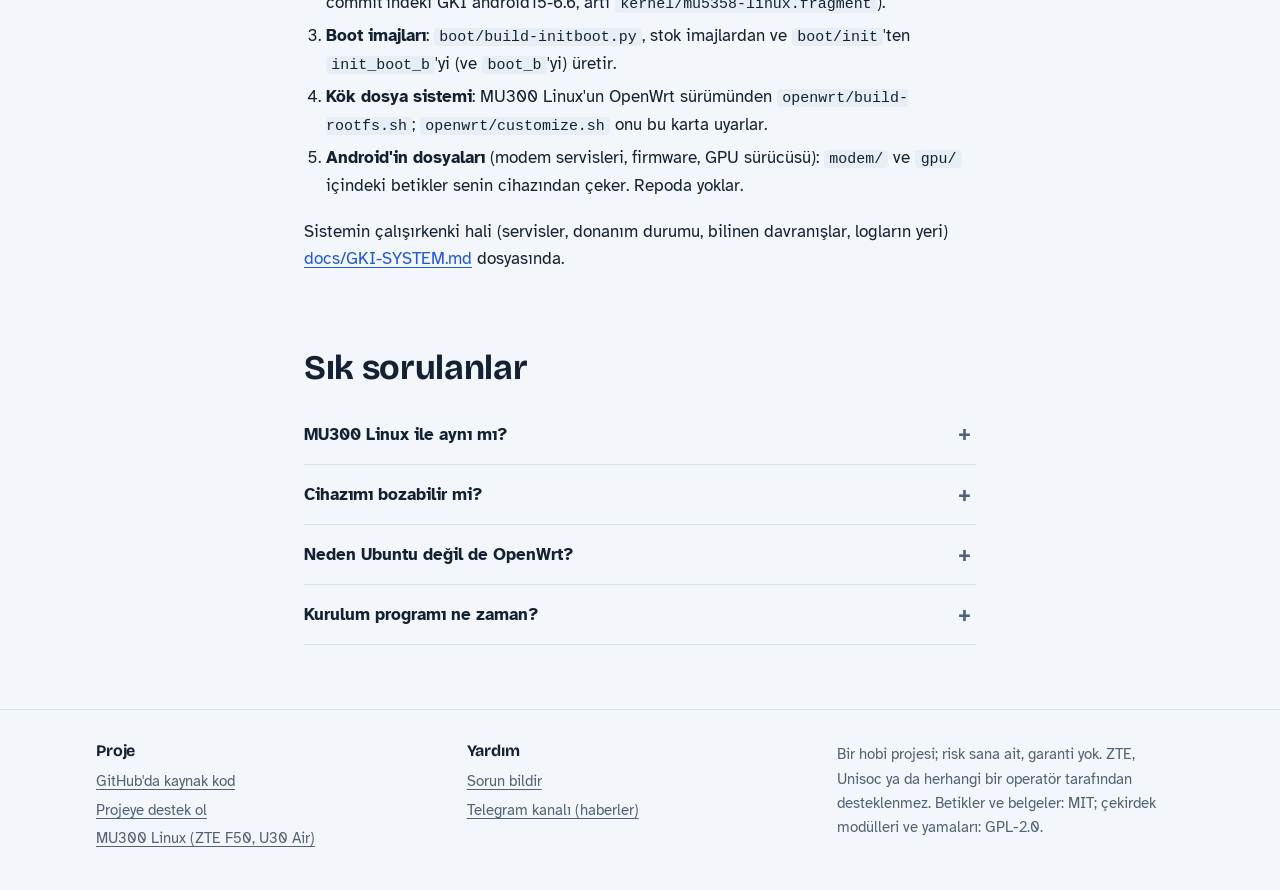
==== commit f3b6fb37: "Web installer, signed releases, the dashboard screen and the mu300 parity work The web installer (si" ====
--- a/site/tr/index.html
+++ b/site/tr/index.html
@@ -9,13 +9,14 @@
 <link rel="canonical" href="https://kaandikec.com/mu5358-linux/tr/">
 <link rel="alternate" hreflang="en" href="https://kaandikec.com/mu5358-linux/">
 <link rel="alternate" hreflang="tr" href="https://kaandikec.com/mu5358-linux/tr/">
+<link rel="alternate" hreflang="zh-Hans" href="https://kaandikec.com/mu5358-linux/zh/">
 <link rel="alternate" hreflang="x-default" href="https://kaandikec.com/mu5358-linux/">
 <meta property="og:type" content="website">
 <meta property="og:site_name" content="MU5358 Linux">
 <meta property="og:title" content="MU5358 Linux: ZTE U30 Pro üzerinde OpenWrt">
 <meta property="og:description" content="ZTE U30 Pro (UMS9632) üzerinde Android'in yanında OpenWrt; yuvarlak ekranı kontrol paneli. Çalışan bir araştırma portu.">
 <meta property="og:url" content="https://kaandikec.com/mu5358-linux/tr/">
-<meta property="og:image" content="https://kaandikec.com/mu5358-linux/assets/img/ui-home.png">
+<meta property="og:image" content="https://kaandikec.com/mu5358-linux/assets/img/ui2-home-tr.png">
 <meta name="theme-color" content="#f3f6fa" media="(prefers-color-scheme: light)">
 <meta name="theme-color" content="#0d1520" media="(prefers-color-scheme: dark)">
 <link rel="icon" href="../assets/favicon.svg" type="image/svg+xml">
@@ -35,8 +36,9 @@
 <a href="#screen">Ekran</a>
 <a href="#how">Nasıl açılıyor</a>
 <a href="#build">Derleme</a>
+<a href="web-installer/">Web kurucu</a>
 <a href="https://github.com/dikeckaan/mu5358-linux">GitHub</a>
-<span class="langs" role="group" aria-label="Dil"><a href="../" hreflang="en" lang="en">English</a><a href="./" hreflang="tr" lang="tr" aria-current="true">Türkçe</a></span>
+<span class="langs" role="group" aria-label="Dil"><a href="../" hreflang="en" lang="en">English</a><a href="./" hreflang="tr" lang="tr" aria-current="true">Türkçe</a><a href="../zh/" hreflang="zh-Hans" lang="zh-Hans">中文</a></span>
 </nav>
 <button class="theme-btn" type="button" hidden data-labels="Tema|Otomatik|Açık|Koyu|sistem ayarını izler|Renk temasını değiştir"><svg class="i-auto" viewBox="0 0 24 24" aria-hidden="true"><circle cx="12" cy="12" r="8.5" fill="none" stroke="currentColor" stroke-width="2"/><path d="M12 3.5a8.5 8.5 0 0 1 0 17z" fill="currentColor"/></svg><svg class="i-light" viewBox="0 0 24 24" aria-hidden="true"><circle cx="12" cy="12" r="4.5" fill="none" stroke="currentColor" stroke-width="2"/><path d="M12 2v3M12 19v3M2 12h3M19 12h3M4.9 4.9l2.1 2.1M17 17l2.1 2.1M4.9 19.1 7 17M17 7l2.1-2.1" stroke="currentColor" stroke-width="2" stroke-linecap="round"/></svg><svg class="i-dark" viewBox="0 0 24 24" aria-hidden="true"><path d="M20 14.5A8.5 8.5 0 0 1 9.5 4a8.5 8.5 0 1 0 10.5 10.5z" fill="none" stroke="currentColor" stroke-width="2" stroke-linejoin="round"/></svg><span class="theme-name"></span></button>
 <button class="menu-btn" type="button" aria-expanded="false" aria-controls="site-nav">Menü</button>
@@ -49,8 +51,8 @@
 <div>
 <h1>U30 Pro, kendi ekranı olan bir Linux router</h1>
 <p class="lede">ZTE U30 Pro (MU5358, Unisoc UMS9632) üzerinde Android'in yanında <strong>OpenWrt</strong>. Mobil veri,
-Wi-Fi 6 hotspot, USB üzerinden SSH ve hotspot'un yuvarlak ekranında, Android launcher'ına benzeyen hafif bir kontrol
-paneli. Android yerinde kalıyor; her yeniden başlatmada cihaz kendiliğinden ona dönüyor.</p>
+Wi-Fi 6 hotspot, USB üzerinden SSH ve hotspot'un yuvarlak ekranında bir router gösterge paneli; Türkçe, İngilizce ve
+Çince. Android yerinde kalıyor; her yeniden başlatmada cihaz kendiliğinden ona dönüyor.</p>
 <div class="actions">
 <a class="btn primary" href="#status">Önce durumu oku</a>
 <a class="btn" href="https://github.com/dikeckaan/mu5358-linux">GitHub'da kaynak kod</a>
@@ -58,7 +60,7 @@
 </div>
 <p class="sponsor-note"><a href="https://kaandikec.com/mu300-linux/tr/">MU300 Linux</a>'un (ZTE F50 ve U30 Air) kardeş projesi; Türkiye'de aynı tek kişinin işi.</p>
 </div>
-<img class="hero-shot" src="../assets/img/ui-home.png" width="240" height="240" alt="Linux altında U30 Pro'nun ana ekranı: ortada pil halkalı bir saat, çevresinde dört yuvarlak yaprak (WiFi, Mesaj, Pil, Ayar)">
+<img class="hero-shot" src="../assets/img/ui2-home-tr.png" width="240" height="240" alt="U30 Pro'nun yuvarlak ekranında gösterge panelinin ana sayfası: sinyal, LTE, saat ve pil içeren durum çubuğu; operatör, bant ve sinyal gücü; son bir dakikanın hız grafiği; 2,4 Mbit/s indirme ve 310 kbit/s yükleme; iki istemci ve bugünkü veri">
 </div>
 </section>
 
@@ -68,7 +70,9 @@
 <h2 id="status">Durum: çalışan bir araştırma portu</h2>
 <div class="callout warn"><strong>Henüz kurulum programı ve sürüm yok.</strong> Buradaki her şey root'lu tek bir
 cihazda, repodaki betiklerle elle ayağa kaldırıldı ve test edildi. Çalışma görünsün ve başkaları takip edebilsin diye
-yayınlandı. adb, Magisk root, bölümler ve seri konsol sana yabancıysa kurulum programını bekle.</div>
+yayınlandı. adb, Magisk root, bölümler ve seri konsol sana yabancıysa kurulum programını bekle. Bir
+<a href="web-installer/">web kurucu</a> sayfası var (Chrome ya da Edge, USB üzerinden); yeni ve tarayıcı tarafı
+şimdiye kadar gerçek bir cihazda değil, yalnızca kendi demosunda çalıştırıldı.</div>
 <p>Şimdiden iyi yaptığı şeyler: 3 saatlik testte her kontrol yeşil geçti (USB, şebeke kaydı, mobil veri, ping,
 Wi-Fi). Çekirdek hatası çıkmadı, NV bölümleri bayt bayt aynı kaldı, bellek kullanımı sabit seyretti. Art arda altı
 yeniden başlatmada her şey kendiliğinden geldi.</p>
@@ -77,7 +81,7 @@
 <ul class="dots">
 <li><strong>Mobil veri (LTE)</strong>Android'in kendi modem servisleri bir chroot'ta, MU300 Linux'taki gibi. Android'in 11-12 Mbit/s verdiği yerde 14-19 Mbit/s.</li>
 <li><strong>Wi-Fi 6 hotspot</strong>AIC8800D80X2, 5 GHz, HE80, WPA2; kartın kendi MAC adresi ve kalibrasyonu ile.</li>
-<li><strong>Ekran</strong>U30 launcher'ının görünümünde bir kontrol paneli: durum, katılmak için karekodlu Wi-Fi, SMS, pil, ayarlar, istemciler, sinyal, güç işlemleri, sistem ve log. 1,5 MB, yaklaşık 6 MB RAM.</li>
+<li><strong>Ekran</strong>Yuvarlak ekranda Türkçe, İngilizce ve Çince bir gösterge paneli: canlı hız grafikli ana sayfa, şebeke, karekodla katılmalı Wi-Fi, istemciler, trafik, SMS, pil, sistem, ayarlar, güç ve log. Tek bir 1,6 MB ikili, yaklaşık 6 MB RAM, ekran açıkken CPU'nun %0,5'i. Launcher görünümündeki "klasik" arayüz seçenek olarak duruyor.</li>
 <li><strong>Tuşlar</strong>Güç: kısa basış ekranı açar/kapatır, basılı tutunca kapatır. Wi-Fi tuşu basılı tutulunca hotspot'u kapatır/açar.</li>
 <li><strong>USB ağı ve SSH</strong>Bilgisayara tak: <code>ssh root@192.168.58.1</code>; ayrıca bir seri konsol.</li>
 <li><strong>GPU</strong>Android'in sürücüsüyle Mali-G57: OpenGL ES 3.2, EGL 1.5 ve Vulkan; gerektiğinde yükleniyor.</li>
@@ -86,23 +90,40 @@
 </ul>
 
 <h2 id="screen">Ekran</h2>
-<p>U30 Pro'nun 240×240 yuvarlak bir ekranı ve dokunmatiği var. Linux altında bu ekranda <code>u30ui</code> çalışıyor;
-C ile yazıldı ve doğrudan çekirdeğin DRM arayüzüne çiziyor. U30'un Android launcher'ındaki yapraklar, renkler ve
-sayfalar aynı, ama Android yok. Açılışta kilitli (açmak için basılı tut), bir dakika sonra kararıyor, güç tuşuyla
-yeniden açılıyor. Aşağıdaki görüntüler örnek verilerle bilgisayarda alınmış önizlemeler.</p>
+<p>U30 Pro'nun 240×240 yuvarlak bir ekranı ve dokunmatiği var. Linux altında bu ekran bir router gösterge paneli:
+<code>u30ui2</code>, C ile yazıldı ve doğrudan çekirdeğin DRM arayüzüne çiziyor; Türkçe, İngilizce ve Basitleştirilmiş
+Çince (dil, ekrandaki bir ayar). Sayfalar için yana kaydır; aşağı kaydırmak ana sayfaya döndürür ya da açık olanı
+kapatır. Açılışta kilitli (açmak için basılı tut), iki dakika dokunulmayınca yeniden kilitleniyor; güç tuşu ekranı
+açıp kapatıyor, zaman aşımı kapatıyor.</p>
+<p>Yeni: gösterge paneli 2026-10-30'da launcher görünümlü arayüzün yerine varsayılan oldu ve şimdiye kadar tek bir
+cihazda çalıştı. Tamamı, yazı tipleri içinde, tek bir statik 1,6 MB ikili; yaklaşık 6 MB RAM ve ekran açıkken, ana
+sayfanın canlı grafiğiyle, CPU'nun %0,5'i. Ekran kapalıyken hiçbir şey çizilmiyor ve okumalar 30 saniyede bir geçişe
+iniyor. Aşağıdaki görüntüler örnek verilerle bilgisayarda alınmış önizlemeler.</p>
 <ul class="shots">
-<li><figure><img src="../assets/img/ui-home-locked.png" width="240" height="240" alt="Asma kilitli kilitli ana ekran" loading="lazy"><figcaption>Kilitli (açmak için basılı tut)</figcaption></figure></li>
+<li><figure><img src="../assets/img/ui2-home-tr.png" width="240" height="240" alt="Ana sayfa: operatör, LTE bandı ve sinyal gücü, son bir dakikanın hız grafiği, indirme ve yükleme hızları, iki istemci ve bugünkü veri" loading="lazy"><figcaption>Ana sayfa</figcaption></figure></li>
+<li><figure><img src="../assets/img/ui2-network-tr.png" width="240" height="240" alt="Şebeke: sinyalin son on dakikası bir çizgi olarak, operatör, bant ve EARFCN, hücre ve PCI, RSRP ve RSRQ, IP adresi, APN ve mobil veri anahtarı" loading="lazy"><figcaption>Şebeke</figcaption></figure></li>
+<li><figure><img src="../assets/img/ui2-wifi-tr.png" width="240" height="240" alt="Wi-Fi: ağ adı, 5 GHz kanal 36, 80 MHz, iki istemci, gizlenmiş parola, hotspot anahtarı ve bir karekod düğmesi" loading="lazy"><figcaption>Wi-Fi</figcaption></figure></li>
+<li><figure><img src="../assets/img/ui2-wifi-qr-tr.png" width="240" height="240" alt="Telefon kamerasıyla hotspot'a katılmak için tam ekran bir karekod" loading="lazy"><figcaption>Karekodla katıl</figcaption></figure></li>
+<li><figure><img src="../assets/img/ui2-clients-tr.png" width="240" height="240" alt="İstemciler: bağlı her cihaz; adı ya da adresi, MAC'i, sinyali ve indirilen/yüklenen baytlar" loading="lazy"><figcaption>İstemciler</figcaption></figure></li>
+<li><figure><img src="../assets/img/ui2-traffic-tr.png" width="240" height="240" alt="Trafik: son 60 saniyenin indirme ve yükleme grafiği; bugünün, bu ayın ve açılıştan beri olan veri" loading="lazy"><figcaption>Trafik</figcaption></figure></li>
+<li><figure><img src="../assets/img/ui2-sms-tr.png" width="240" height="240" alt="Mesajlar: gönderen, saat ve ilk satırıyla üç SMS" loading="lazy"><figcaption>Mesajlar</figcaption></figure></li>
+<li><figure><img src="../assets/img/ui2-sms-open-tr.png" width="240" height="240" alt="Tarihiyle birlikte tam açılmış bir SMS; kapatmak için aşağı kaydır" loading="lazy"><figcaption>Açılmış bir mesaj</figcaption></figure></li>
+<li><figure><img src="../assets/img/ui2-battery-tr.png" width="240" height="240" alt="Pil: yüzde 87'de yeşil bir halka, pilde, akım, voltaj ve sıcaklık, kabaca kalan süre" loading="lazy"><figcaption>Pil</figcaption></figure></li>
+<li><figure><img src="../assets/img/ui2-system-tr.png" width="240" height="240" alt="Sistem: her CPU çekirdeği için bir çubuk ve saat hızları, bellek, depolama, dört sıcaklık, yük ve çalışma süresi, sürümler" loading="lazy"><figcaption>Sistem</figcaption></figure></li>
+<li><figure><img src="../assets/img/ui2-settings-tr.png" width="240" height="240" alt="Ayarlar: dil, ekran kapanma süresi, parlaklık, kilit ve arayüz (gösterge paneli ya da klasik)" loading="lazy"><figcaption>Ayarlar</figcaption></figure></li>
+<li><figure><img src="../assets/img/ui2-power-tr.png" width="240" height="240" alt="Güç: Android'e yeniden başlat, kapat, modemi yeniden başlat, Wi-Fi'ı yeniden başlat, ekranı kapat" loading="lazy"><figcaption>Güç</figcaption></figure></li>
+<li><figure><img src="../assets/img/ui2-log-tr.png" width="240" height="240" alt="Log: sistem günlüğünün son satırları" loading="lazy"><figcaption>Log</figcaption></figure></li>
+</ul>
+<h3 id="classic">Klasik arayüz</h3>
+<p>İlk arayüz <code>u30ui</code>, U30'un Android launcher'ının görünümünde (aynı yapraklar, renkler ve sayfalar, Android
+olmadan), sistemde "klasik" arayüz olarak duruyor. İkisinin de ayarlar sayfası diğerine geçiriyor.</p>
+<ul class="shots classic">
+<li><figure><img src="../assets/img/ui-home.png" width="240" height="240" alt="Klasik ana ekran: ortada pil halkalı bir saat, çevresinde dört yuvarlak yaprak (WiFi, Mesaj, Pil, Ayar)" loading="lazy"><figcaption>Ana ekran</figcaption></figure></li>
 <li><figure><img src="../assets/img/ui-status.png" width="240" height="240" alt="Durum sayfası: operatör, sinyal çubukları, indirme ve yükleme hızı, pil ve istemci sayısı" loading="lazy"><figcaption>Durum</figcaption></figure></li>
-<li><figure><img src="../assets/img/ui-wifi.png" width="240" height="240" alt="Wi-Fi sayfası: ağ adı, parola ve bağlı cihazlar" loading="lazy"><figcaption>Wi-Fi</figcaption></figure></li>
 <li><figure><img src="../assets/img/ui-wifi-qr.png" width="240" height="240" alt="Telefon kamerasıyla hotspot'a katılmak için karekod" loading="lazy"><figcaption>Karekodla katıl</figcaption></figure></li>
 <li><figure><img src="../assets/img/ui-sms.png" width="240" height="240" alt="İki SMS içeren mesajlar sayfası" loading="lazy"><figcaption>SMS</figcaption></figure></li>
 <li><figure><img src="../assets/img/ui-battery.png" width="240" height="240" alt="Pil sayfası: yüzde 87'de bir halka, akım, voltaj ve sıcaklık" loading="lazy"><figcaption>Pil</figcaption></figure></li>
-<li><figure><img src="../assets/img/ui-settings.png" width="240" height="240" alt="Ayarlar: ekran zaman aşımı, kilit, hotspot, mobil veri" loading="lazy"><figcaption>Ayarlar</figcaption></figure></li>
-<li><figure><img src="../assets/img/ui-signal.png" width="240" height="240" alt="Sinyal sayfası: RSRP, RSRQ, WAN adresi ve trafik" loading="lazy"><figcaption>Sinyal</figcaption></figure></li>
 <li><figure><img src="../assets/img/ui-actions.png" width="240" height="240" alt="Güç işlemleri: yeniden başlat, kapat, veriyi kes, ekranı kapat; her biri bir saniye basılı tutma istiyor" loading="lazy"><figcaption>Güç işlemleri</figcaption></figure></li>
-<li><figure><img src="../assets/img/ui-system.png" width="240" height="240" alt="Sistem sayfası: CPU, RAM, depolama, çalışma süresi ve SoC sıcaklığı" loading="lazy"><figcaption>Sistem</figcaption></figure></li>
-<li><figure><img src="../assets/img/ui-clients.png" width="240" height="240" alt="İstemciler sayfası: bağlı cihazlar ve adresleri" loading="lazy"><figcaption>İstemciler</figcaption></figure></li>
-<li><figure><img src="../assets/img/ui-sms-open.png" width="240" height="240" alt="Tam olarak açılmış bir SMS" loading="lazy"><figcaption>Açılmış bir mesaj</figcaption></figure></li>
 </ul>
 <p>Anlatmaya değer bir ayrıntı: panel baş aşağı takılı. Görüntüyü CPU'da çevirince satırlar panele kendi tarama
 yönünün tersinden gidiyordu ve hareket eden her kare yırtılıyordu. Artık görüntüyü panel kendisi çeviriyor (MADCTL
--- a/site/assets/style.css
+++ b/site/assets/style.css
@@ -408,3 +408,7 @@
 .shots img { width: 100%; max-width: 190px; aspect-ratio: 1; border-radius: 50%; background: #000; box-shadow: 0 0 0 6px #1d2633, 0 6px 18px rgba(0, 0, 0, .25); }
 .shots figcaption { margin-top: .6rem; }
 .hero-shot { justify-self: center; width: min(320px, 80vw); aspect-ratio: 1; border-radius: 50%; background: #000; box-shadow: 0 0 0 14px #1d2633, 0 0 0 16px #3a4657, 0 18px 40px rgba(0, 0, 0, .3); }
+/* The classic (launcher-look) interface, kept as an option: a smaller gallery under the dashboard's. */
+.shots.classic { grid-template-columns: repeat(auto-fill, minmax(110px, 1fr)); gap: 1rem; margin-top: 1rem; }
+.shots.classic img { max-width: 130px; box-shadow: 0 0 0 4px #1d2633, 0 4px 12px rgba(0, 0, 0, .25); }
+.shots.classic figcaption { font-size: .85rem; }
